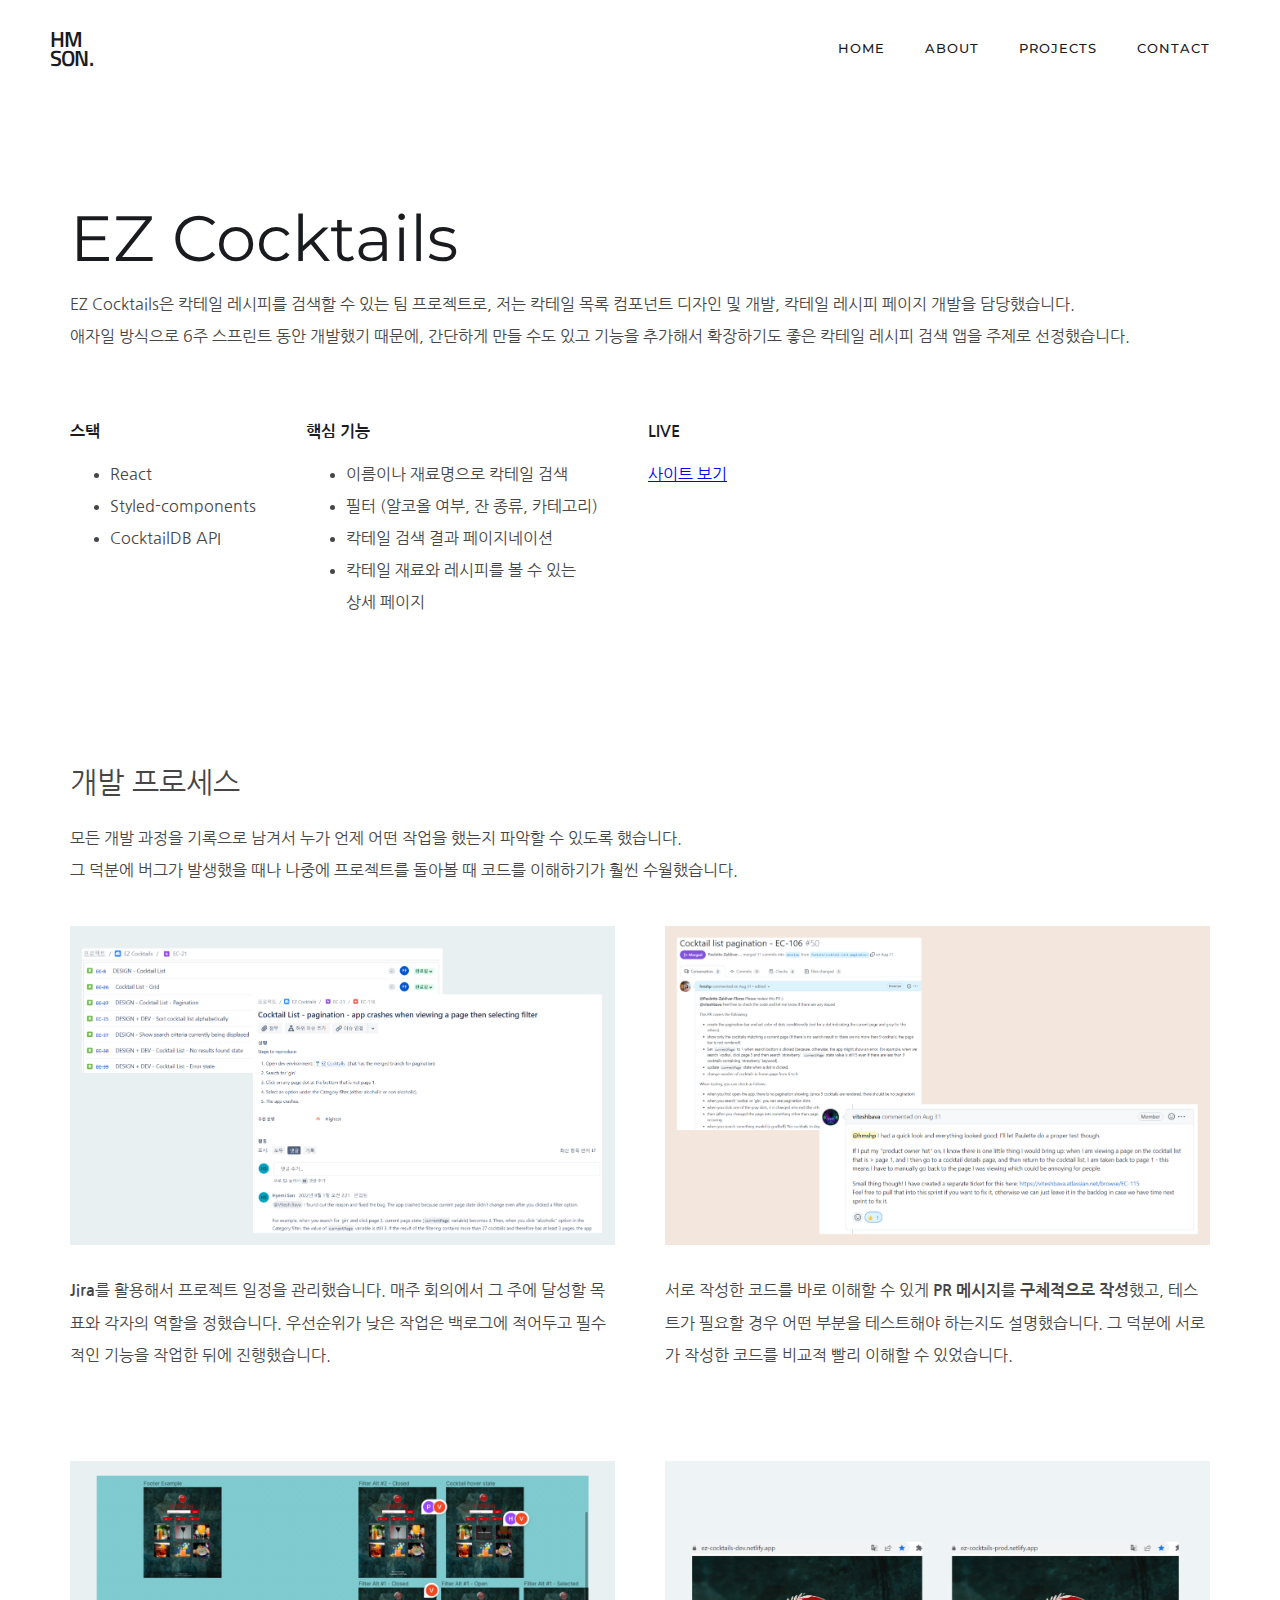
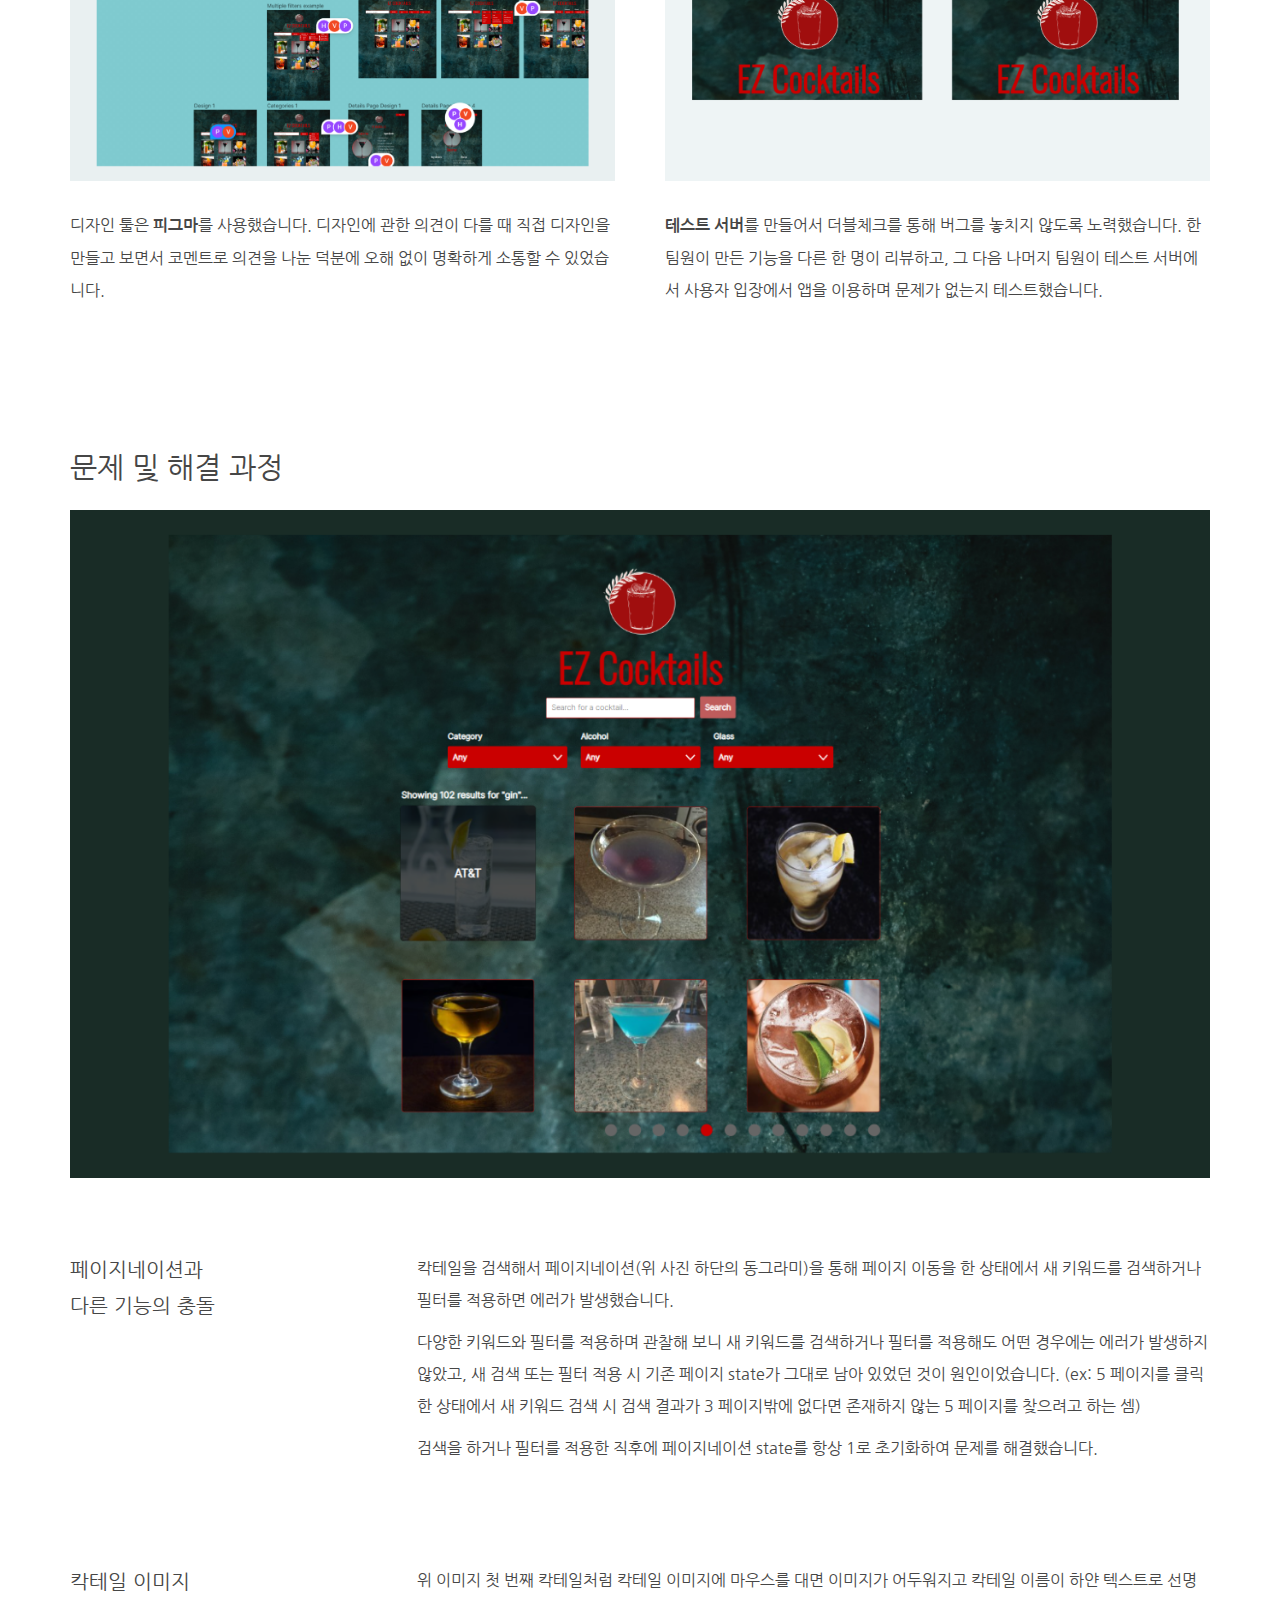
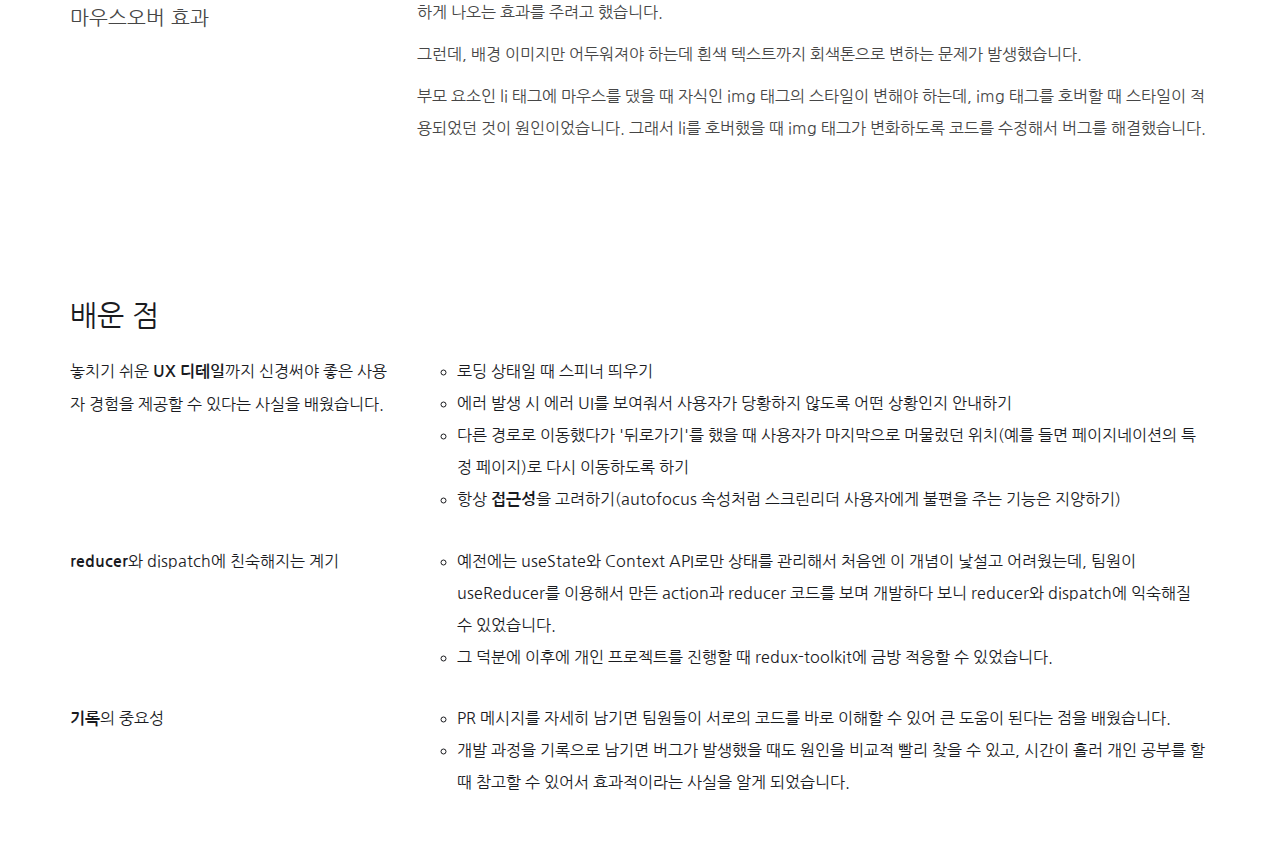
==== ez-cocktails.html @ 9fb15aa8 "ez-cocktails 프로젝트 페이지 마크업, 스타일 작업" ====
<!DOCTYPE html>
<html lang="en">
<head>
  <meta charset="UTF-8">
  <meta http-equiv="X-UA-Compatible" content="IE=edge">
  <meta name="viewport" content="width=device-width, initial-scale=1.0">

  <link rel="preconnect" href="https://fonts.googleapis.com"><link rel="preconnect" href="https://fonts.gstatic.com" crossorigin><link href="https://fonts.googleapis.com/css2?family=Montserrat:wght@400;600&family=Nanum+Gothic:wght@400;700&family=Titillium+Web:wght@600&display=swap" rel="stylesheet">

  <link rel="stylesheet" href="/style.css">
  <title>portfolio - EZ Cocktails</title>
</head>
<body>
  <header>
    <a href="index.html" class="logo-link">
      <h1 class="logo">HM<br />SON.</h1>
    </a>
    <nav>
      <ul class="navigation">
        <li class="navigation-item"><a href="#">Home</a></li>
        <li class="navigation-item"><a href="#">About</a></li>
        <li class="navigation-item"><a href="#">Projects</a></li>
        <li class="navigation-item"><a href="#">Contact</a></li>
      </ul>
    </nav>
  </header>
  <main>
    <section class="project-page-intro section">
      <div class="container">
        <h2>EZ Cocktails</h2>
        <p class="project-page-summary">EZ Cocktails은 칵테일 레시피를 검색할 수 있는 팀 프로젝트로, 저는 칵테일 목록 컴포넌트 디자인 및 개발, 칵테일 레시피 페이지 개발을 담당했습니다.  <br>애자일 방식으로 6주 스프린트 동안 개발했기 때문에, 간단하게 만들 수도 있고 기능을 추가해서 확장하기도 좋은 칵테일 레시피 검색 앱을 주제로 선정했습니다.
        </p>
        <!-- <h3>프로젝트 소개</h3> -->
        <div class="project-page-intro-articles-wrapper">
          <article>
            <h4>스택</h4>
            <ul>
              <li>React</li>
              <li>Styled-components</li>
              <li>CocktailDB API</li>
            </ul>
          </article>
          <article class="core-features">
            <h4>핵심 기능</h4>
            <ul>
              <li>이름이나 재료명으로 칵테일 검색</li>
              <li>필터 (알코올 여부, 잔 종류, 카테고리)</li>
              <li>칵테일 검색 결과 페이지네이션</li>
              <li>칵테일 재료와 레시피를 볼 수 있는<br>상세 페이지
              </li>
            </ul>
            <!-- - interesting features: 칵테일 목록 페이지네이션, 목록에 있는 칵테일에 마우스 오버하면 UI 바뀌는 효과 -->
          </article>
          <article>
            <h4>LIVE</h4>
            <a href="https://ez-cocktails-prod.netlify.app/" target="_blank">사이트 보기</a>
          </article>
        </div>  
      </div>
    </section>
    <section class="ez-cocktails-process section">
      <div class="container">
        <h3>개발 프로세스</h3>
        <p class="process-summary">모든 개발 과정을 기록으로 남겨서 누가 언제 어떤 작업을 했는지 파악할 수 있도록 했습니다.<br>그 덕분에 버그가 발생했을 때나 나중에 프로젝트를 돌아볼 때 코드를 이해하기가 훨씬 수월했습니다.</p>
        <div class="process-articles-wrapper">
          <article>
            <img src="./images/ez-cocktails/jira-capture.png" alt="jira 화면" class="process-capture"/>
            <p>
              <span class="highlight-text">Jira</span>를 활용해서 프로젝트 일정을 관리했습니다. 매주 회의에서 그 주에 달성할 목표와 각자의 역할을 정했습니다. 우선순위가 낮은 작업은 백로그에 적어두고 필수적인 기능을 작업한 뒤에 진행했습니다.
            </p>
          </article>
          <article>
            <img src="./images/ez-cocktails/github-capture.png" alt="github PR 화면" class="process-capture"/>
            <p>서로 작성한 코드를 바로 이해할 수 있게 <span class="highlight-text">PR 메시지를 구체적으로 작성</span>했고, 테스트가 필요할 경우 어떤 부분을 테스트해야 하는지도 설명했습니다. 그 덕분에 서로가 작성한 코드를 비교적 빨리 이해할 수 있었습니다.</p>
          </article>
          <article>
            <img src="./images/ez-cocktails/figma-capture.png" alt="피그마 화면" class="process-capture"/>
            <p>디자인 툴은 <span class="highlight-text">피그마</span>를 사용했습니다. 디자인에 관한 의견이 다를 때 직접 디자인을 만들고 보면서 코멘트로 의견을 나눈 덕분에 오해 없이 명확하게 소통할 수 있었습니다.</p>
          </article>
          <article>
            <img src="./images/ez-cocktails/test-prod-servers-capture.png" alt="테스트 서버와 실서버 테스트" class="process-capture"/>
            <p><span class="highlight-text">테스트 서버</span>를 만들어서 더블체크를 통해 버그를 놓치지 않도록 노력했습니다. 한 팀원이 만든 기능을 다른 한 명이 리뷰하고, 그 다음 나머지 팀원이 테스트 서버에서 사용자 입장에서 앱을 이용하며 문제가 없는지 테스트했습니다.</p>
          </article>
        </div>
      </div>
    </section>
    <section class="troubleshooting section">
      <div class="container">
        <h3>문제 및 해결 과정</h3>
        <img class="troubleshooting-img" src="./images/ez-cocktails/ez-cocktails-home.png" />
        <article class="troubleshooting-article">
          <h4 class="troubleshooting-title">
            페이지네이션과<br>다른 기능의 충돌
          </h4>
          <section class="troubleshooting-desc">
            <p class="troubleshooting-text">칵테일을 검색해서 페이지네이션(위 사진 하단의 동그라미)을 통해 페이지 이동을 한 상태에서 새 키워드를 검색하거나 필터를 적용하면 에러가 발생했습니다.</p>
            <p class="troubleshooting-text">
              다양한 키워드와 필터를 적용하며 관찰해 보니 새 키워드를 검색하거나 필터를 적용해도 어떤 경우에는 에러가 발생하지 않았고, 새 검색 또는 필터 적용 시 기존 페이지 state가 그대로 남아 있었던 것이 원인이었습니다. (ex: 5 페이지를 클릭한 상태에서 새 키워드 검색 시 검색 결과가 3 페이지밖에 없다면 존재하지 않는 5 페이지를 찾으려고 하는 셈)
            </p>
            <p class="troubleshooting-text">
              검색을 하거나 필터를 적용한 직후에 페이지네이션 state를 항상 1로 초기화하여 문제를 해결했습니다.
            </p>
          </section>
        </article>
        <article class="troubleshooting-article">
          <h4 class="troubleshooting-title">
            칵테일 이미지<br>마우스오버 효과
          </h4>
          <section class="troubleshooting-desc">
            <p class="troubleshooting-text">
              위 이미지 첫 번째 칵테일처럼 칵테일 이미지에 마우스를 대면 이미지가 어두워지고 칵테일 이름이 하얀 텍스트로 선명하게 나오는 효과를 주려고 했습니다.
            </p>
            <p class="troubleshooting-text">
              그런데, 배경 이미지만 어두워져야 하는데 흰색 텍스트까지 회색톤으로 변하는 문제가 발생했습니다.
            </p>
            <p class="troubleshooting-text">
              부모 요소인 li 태그에 마우스를 댔을 때 자식인 img 태그의 스타일이 변해야 하는데, img 태그를 호버할 때 스타일이 적용되었던 것이 원인이었습니다. 그래서 li를 호버했을 때 img 태그가 변화하도록 코드를 수정해서 버그를 해결했습니다.
            </p>
          </section>
        </article>
      </div>
    </section>
    <section class="lessons-learned section">
      <div class="container">
        <h3>배운 점</h3>
        <article class="lesson">
          <h4>놓치기 쉬운 <span class="highlight-text">UX 디테일</span>까지 신경써야 좋은 사용자 경험을 제공할 수 있다는 사실을 배웠습니다.</h4>
          <ul class="lesson-list">
            <li>로딩 상태일 때 스피너 띄우기</li>
            <li>에러 발생 시 에러 UI를 보여줘서 사용자가 당황하지 않도록 어떤 상황인지 안내하기</li>
            <li>다른 경로로 이동했다가 '뒤로가기'를 했을 때 사용자가 마지막으로 머물렀던 위치(예를 들면 페이지네이션의 특정 페이지)로 다시 이동하도록 하기</li>
            <li>항상 <span class="highlight-text">접근성</span>을 고려하기(autofocus 속성처럼 스크린리더 사용자에게 불편을 주는 기능은 지양하기)</li>
          </ul>
        </article>
        <article class="lesson">
          <h4><span class="highlight-text">reducer</span>와 dispatch에 친숙해지는 계기</h4>
          <ul class="lesson-list">
            <li>예전에는 useState와 Context API로만 상태를 관리해서 처음엔 이 개념이 낯설고 어려웠는데, 팀원이 useReducer를 이용해서 만든 action과 reducer 코드를 보며 개발하다 보니 reducer와 dispatch에 익숙해질 수 있었습니다.</li>
            <li>그 덕분에 이후에 개인 프로젝트를 진행할 때 redux-toolkit에 금방 적응할 수 있었습니다.</li>
          </ul>
        </article>
        <article class="lesson">
          <h4><span class="highlight-text">기록</span>의 중요성</h4>
          <ul class="lesson-list">
            <li>PR 메시지를 자세히 남기면 팀원들이 서로의 코드를 바로 이해할 수 있어 큰 도움이 된다는 점을 배웠습니다.</li>
            <li>개발 과정을 기록으로 남기면 버그가 발생했을 때도 원인을 비교적 빨리 찾을 수 있고, 시간이 흘러 개인 공부를 할 때 참고할 수 있어서 효과적이라는 사실을 알게 되었습니다.</li>
          </ul>
        </article>
      </div>
    </section>
  </main>
</body>
</html>
---- style.css ----
/* 디폴트 스타일 */

*, *::before, *::after {
  box-sizing: border-box;
}

* {
  margin: 0;
}

html, body {
  height: 100%;
}

body {
  line-height: 1.5;
  -webkit-font-smoothing: antialiased;
  font-family: 'Nanum Gothic', sans-serif;
  color: #1a1b1f;
}

img, picture, video, canvas, svg {
  display: block;
  max-width: 100%;
}

input, button, textarea, select {
  font: inherit;
}

p, h1, h2, h3, h4, h5, h6 {
  overflow-wrap: break-word;
}



/* 헤더 */

header {
  display: flex;
  justify-content: space-between;
  align-items: center;
  padding: 30px 50px;
  margin-bottom: 100px;
  font-family: 'Montserrat', sans-serif;
}

.logo-link {
  text-decoration: none;
  color: inherit;
  cursor: pointer;
} 

.logo {
  line-height: 85%;
  letter-spacing: -0.8px;
  font-size: 1.4rem;
  font-weight: 600;
  cursor: pointer;
  font-family: 'Titillium Web', sans-serif;
}

.navigation {
  display: flex;
  list-style: none;
  font-size: 0.8rem;
  font-weight: 500;
  text-transform: uppercase;
}

.navigation-item {
  line-height: 20px;
  font-weight: 500;
  letter-spacing: 1px;
}

.navigation-item a {
  padding: 9px 20px;
  text-decoration: none;
  color: inherit;
}

/* main - about */

main {
  line-height: 1.8;
}

.section {
  margin-left: 30px;
  margin-right: 30px;
}

.container {
  max-width: 1140px;
  margin-right: auto;
  margin-left: auto;
}

.about {
  margin-bottom: 8.8rem;
}

.greeting {
  font-size: 3.2rem;
  line-height: 80px;
  margin-bottom: 4rem;
}

.jobtitle-text {
  margin-bottom: 0.65rem;
}

.my-story {
  display: grid;
  grid-template-columns: 1fr 1fr;
  gap: 5.5%;
  line-height: 2;
  color: rgb(70, 70, 70);
}

.my-story p {
  margin-bottom: 10px;
}

.name-text {
  font-size: 1.2rem;
  line-height: 1.8;
}

.jobtitle-text {
  opacity: 0.6;
}

.highlight-text {
  font-weight: 600;
}

/* projects */

.projects {
  padding-bottom: 8.8rem;
}

.projects-header {
  margin-bottom: 3.4rem;
}

.projects h2 {
  font-size: 2.25rem;
  margin-bottom: 0.63rem;
  line-height: 1.4;
  font-weight: 400;
  font-family: 'Montserrat', sans-serif;
}

.projects-list {
  display: grid;
  grid-template-columns: 1fr 1fr;
  gap: 40px;
  list-style: none;
  padding-left: 0;
}

.project:hover img {
  transform: scale(1.02);
}

.project:hover .project-detail-text {
  text-decoration: underline;
  text-underline-offset: 4px;
}

.project-preview-img {
  border-radius: 2px;
  margin-bottom: 2.5rem;
  transition: transform 400ms;
  cursor: pointer;
}

.project-name {
  font-size: 1.25rem;
  font-weight: 400;
  margin-bottom: 5px;
  line-height: 1.4;
  font-family: 'Montserrat', sans-serif;
}

.text-light {
  opacity: 0.7;
}

.project-summary {
  font-size: 1rem;
  margin-bottom: 1rem;
}

.project-detail-link {
  display: flex;
  align-items: center;
  gap: 4px;
  text-decoration: none;
  color: inherit;
  font-weight: 600;
}

.fa-solid {
  font-size: 0.8rem;
}

/* contact */

.contact {
  background: #f4f4f4;
  padding: 90px 80px;
}

.contact h2 {
  font-size: 1.8rem;
  line-height: 1.6;
  font-weight: 400;
  margin-bottom: 0.65rem;
} 

.contact form {
  width: 70%;
}

.contact-intro {
  margin-bottom: 2.5rem;
}

.form-content {
  display: grid;
  grid-template-columns: 1fr 1fr;
  grid-column-gap: 40px;
  grid-row-gap: 10px;
  margin-bottom: 1.1rem;
}

.form-item {
  display: flex;
  flex-direction: column;
}

.contact label {
  margin-bottom: 0.65rem;
}

.text-field {
  padding: 6px 20px;
  border: 1px solid #e4e4e4;
  transition: border-color 400ms ease;
}

.text-field:focus {
  border-color: #43464d;
  outline: 0;
}

.form-message {
  grid-column: 1 / 3;
}

.form-message textarea {
  width: 100%;
}

.form-button {
  padding: 6px 20px;
  background-color: #1a1b1f;
  color: white;
  cursor: pointer;
  border: none;
  transition: background-color 400ms;
}

.form-button:hover {
  background-color: #32343a;
  color: #fff
}

/* EZ Cocktails intro */

.project-page-intro {
  line-height: 2;
  margin-bottom: 8.5rem;
}

.project-page-intro h2 {
  font-family: 'Montserrat';
  font-size: 4rem;
  font-weight: 400;
  line-height: 1.25;
  margin-bottom: 0.63rem;
}

.project-page-intro h3 {
  font-size: 1.6rem;
  margin-bottom: 1.5rem;
}

.project-page-intro h4 {
  color: #1a1b1f;
  margin-bottom: 0.63rem;
}

.project-page-summary {
  color: rgb(70, 70, 70);
  margin-bottom: 4rem;
}

.project-page-intro-articles-wrapper {
  display: flex;
  gap: 50px;
  color: rgb(70, 70, 70);
}

/* EZ cocktails 개발 프로세스 */

.ez-cocktails-process {
  line-height: 2;
  margin-bottom: 8.5rem;
  color: rgb(70, 70, 70);
}

.process-summary {
  margin-bottom: 2.5rem;
}

.ez-cocktails-process h3 {
  font-size: 1.8rem;
  margin-bottom: 0.63rem;
  font-weight: 400;
}

.process-articles-wrapper {
  display: grid;
  grid-template-columns: 1fr 1fr;
  gap: 90px 50px;
}

.process-capture {
  margin-bottom: 1.8rem;
}

/* 문제 및 해결 과정 */

.troubleshooting {
  color: rgb(70, 70, 70);
  margin-bottom: 5.5rem;
}

.troubleshooting-article {
  padding: 45px 0;
  display: grid;
  grid-template-columns: 1fr 2.5fr;
  gap: 30px;
}

.troubleshooting h3 {
  font-size: 1.8rem;
  margin-bottom: 1rem;
  font-weight: 400;
}

.troubleshooting h4 {
  font-size: 1.25rem;
  margin-bottom: 5px;
  font-weight: 400;
}

.troubleshooting h5 {
  font-size: 1.05rem;
  font-weight: 400;
  color: black;
  margin-bottom: 0.3rem;
}

.troubleshooting-img {
  margin-bottom: 1.8rem;
}

.troubleshooting-desc {
  /* display: grid;
  grid-template-columns: repeat(3, 1fr);
  gap: 50px; */
  line-height: 2;
}

.troubleshooting-desc-item {
  margin-bottom: 0.63rem;
}

.troubleshooting-text {
  margin-bottom: 0.63rem;
}

/* 배운 점 */

.lessons-learned {
  line-height: 2;
  padding-bottom: 2rem;
}

.lessons-learned h3 {
  font-size: 1.8rem;
  margin-bottom: 0.63rem;
  font-weight: 400;
}

.lessons-learned h4 {
  font-size: 1rem;
  font-weight: 400;
  margin-bottom: 0.63rem;
}

.lesson {
  display: grid;
  grid-template-columns: 1fr 2.5fr;
  gap: 30px;
  margin-bottom: 1.8rem;
}

.lesson-list {
  list-style: circle;
}
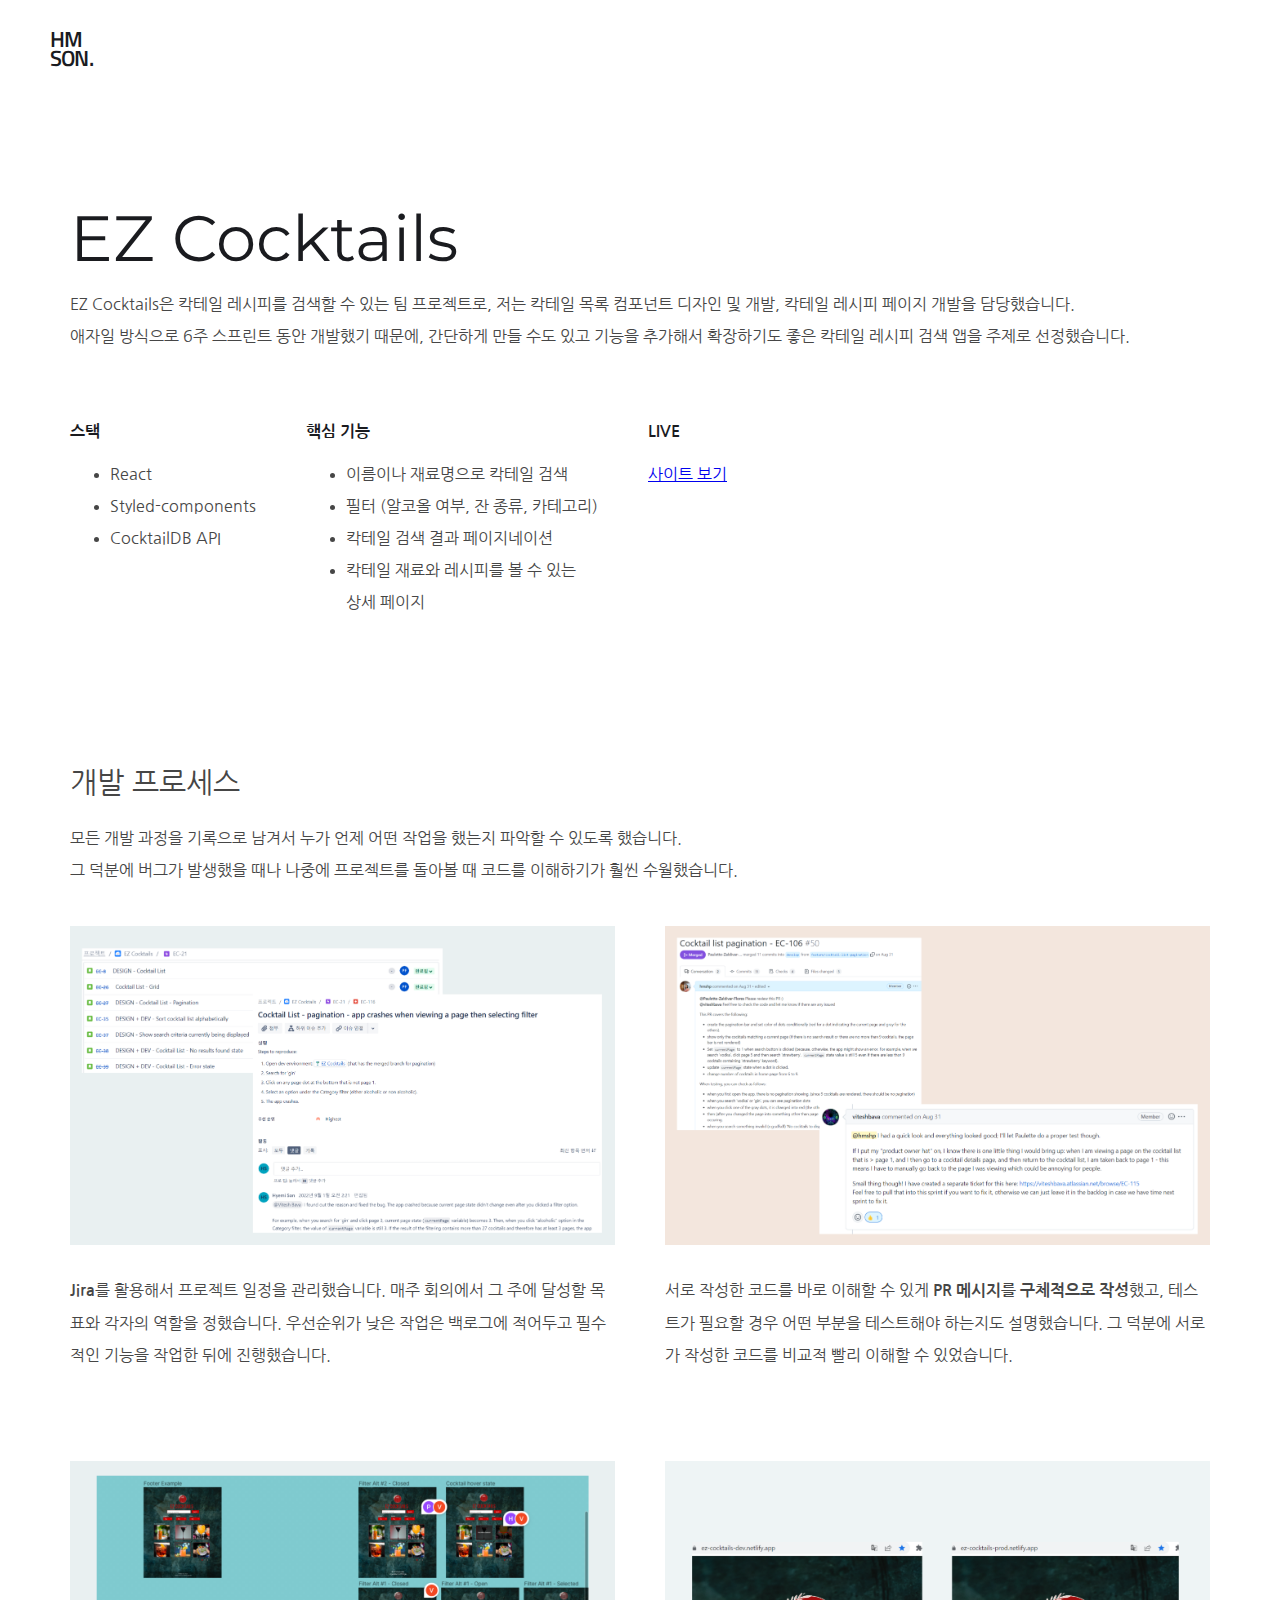
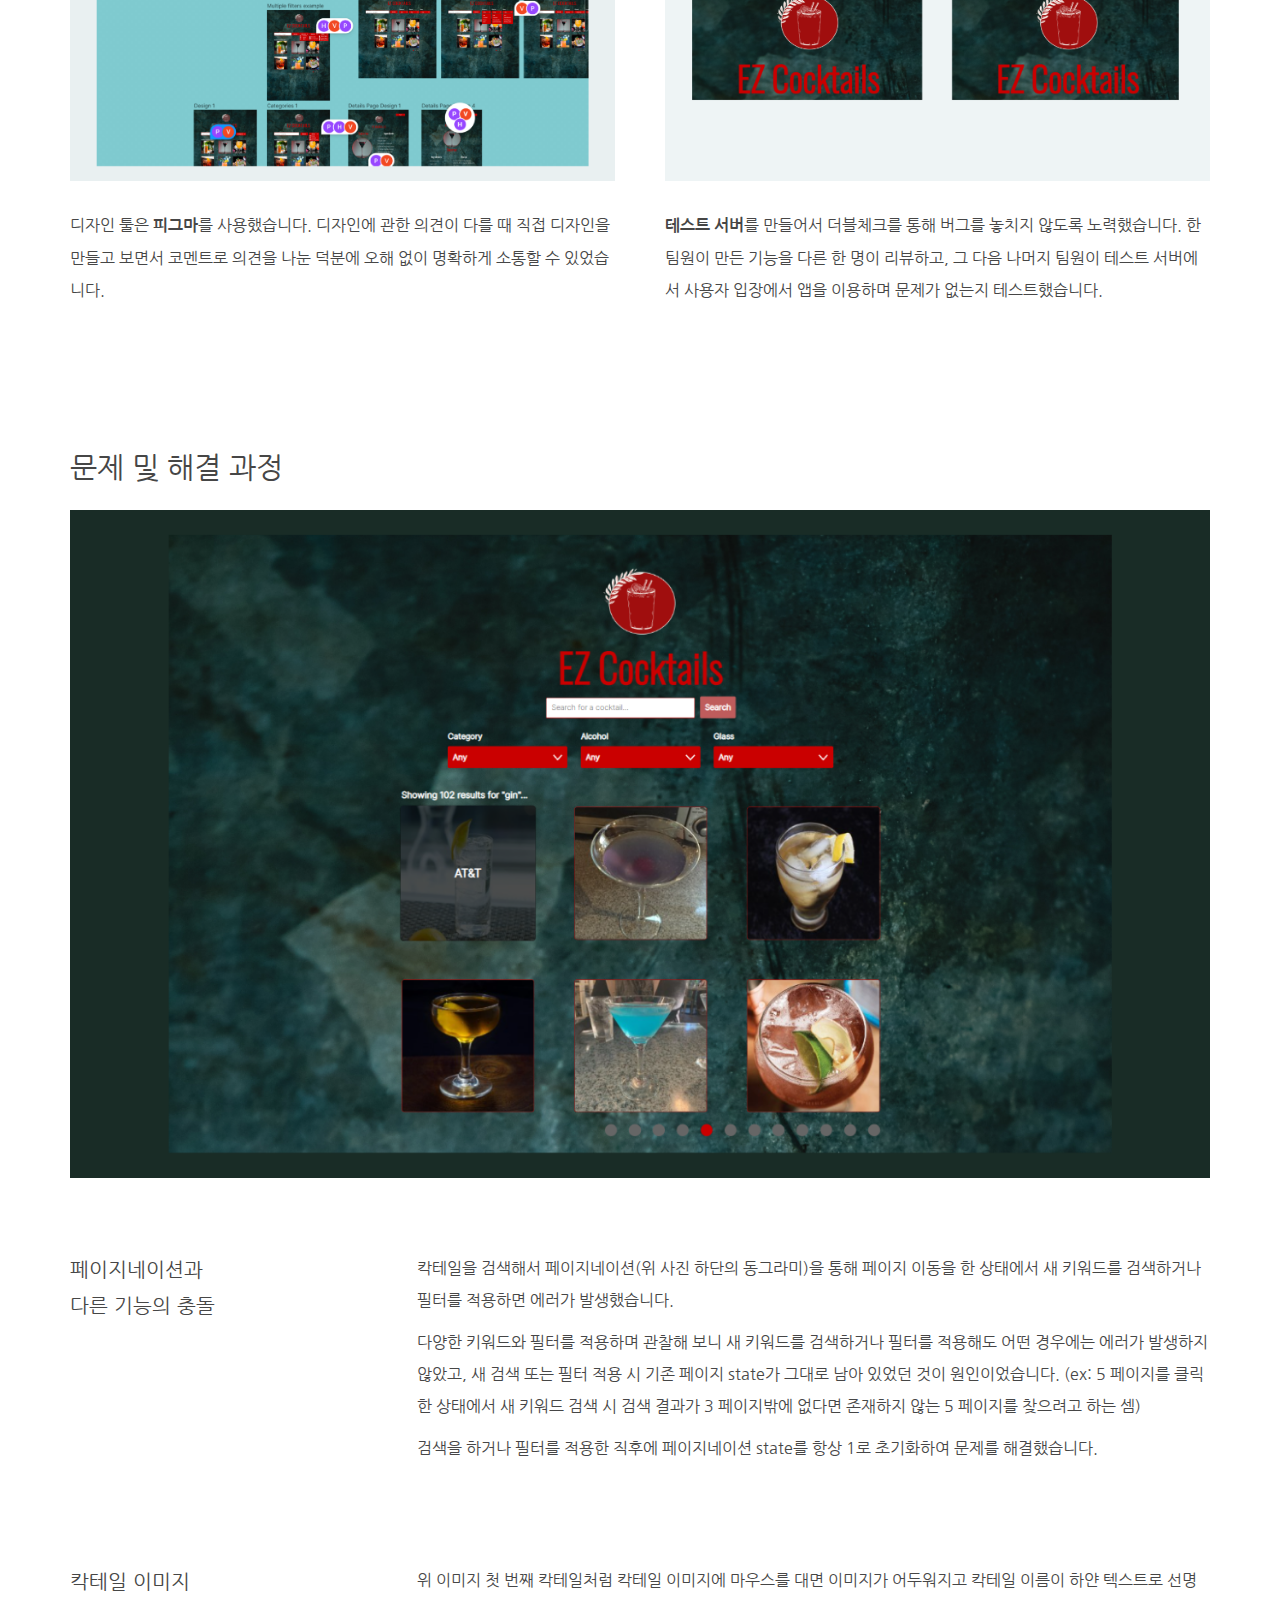
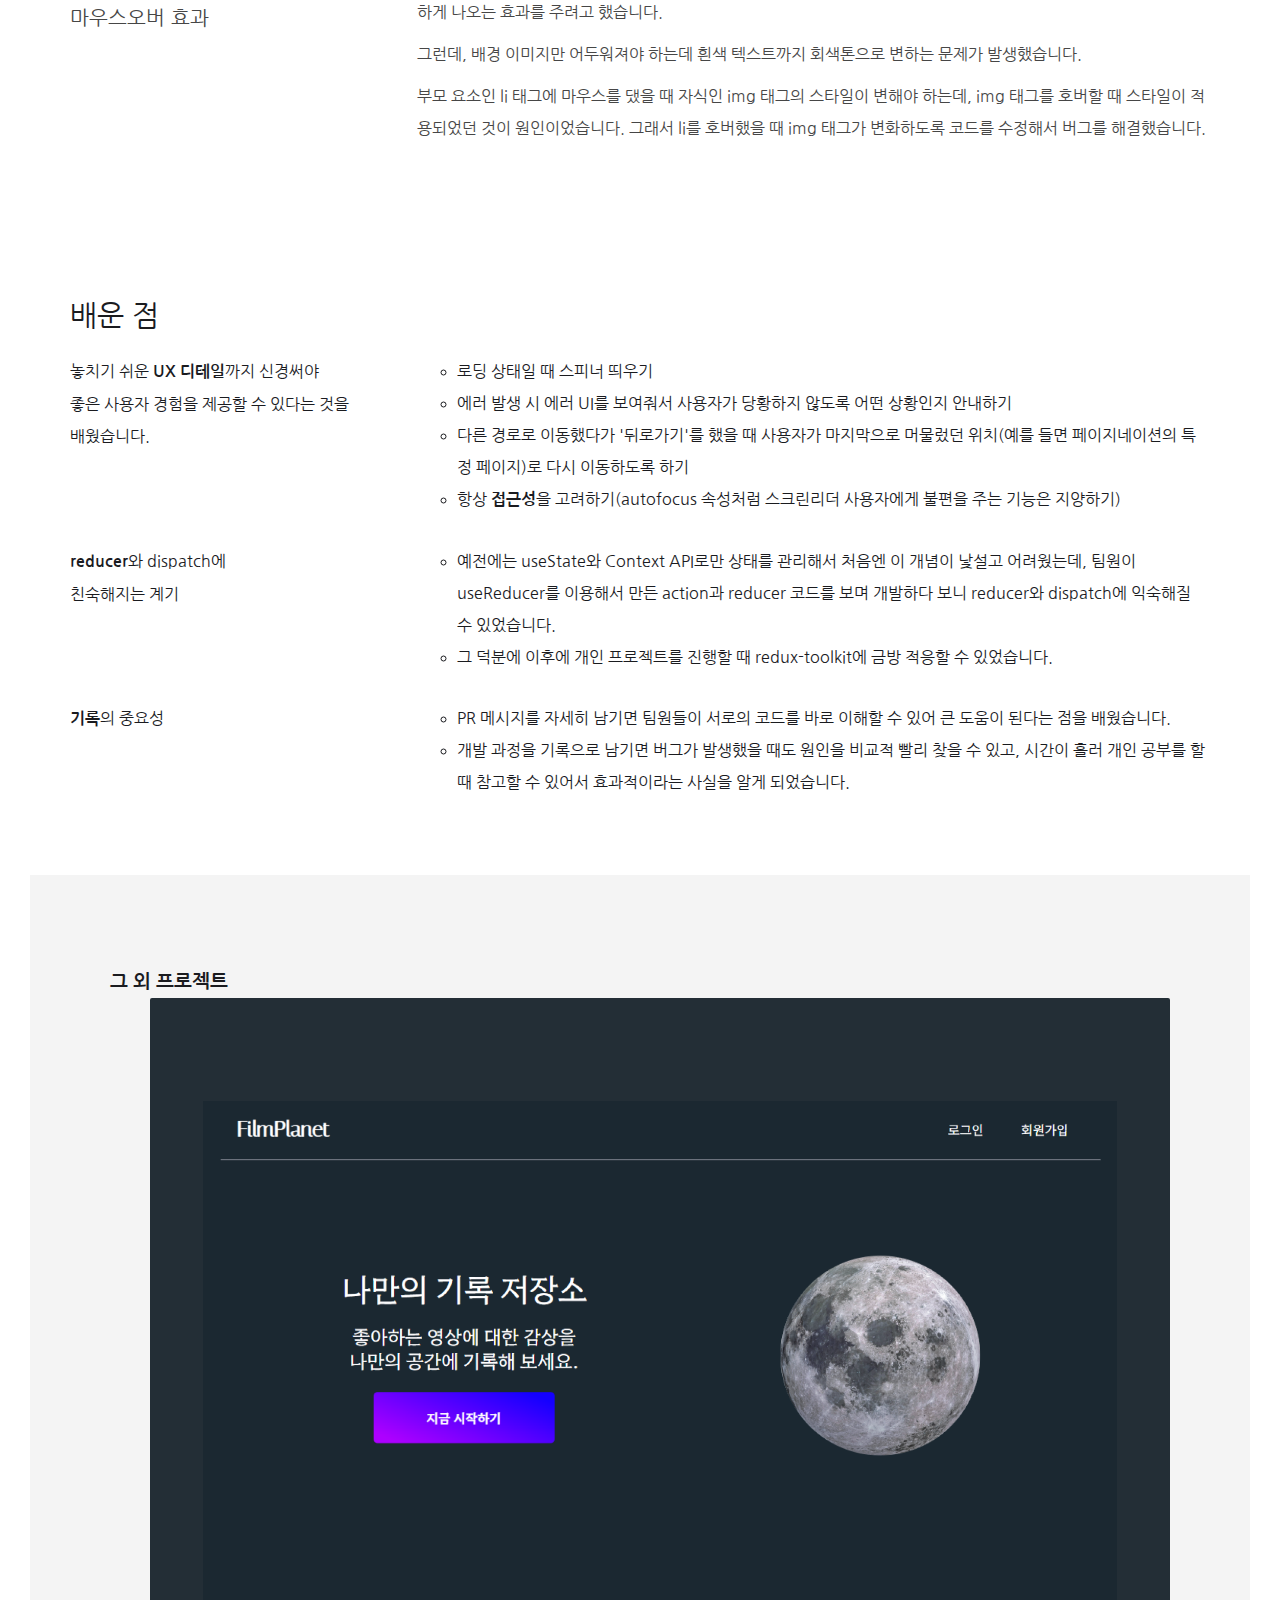
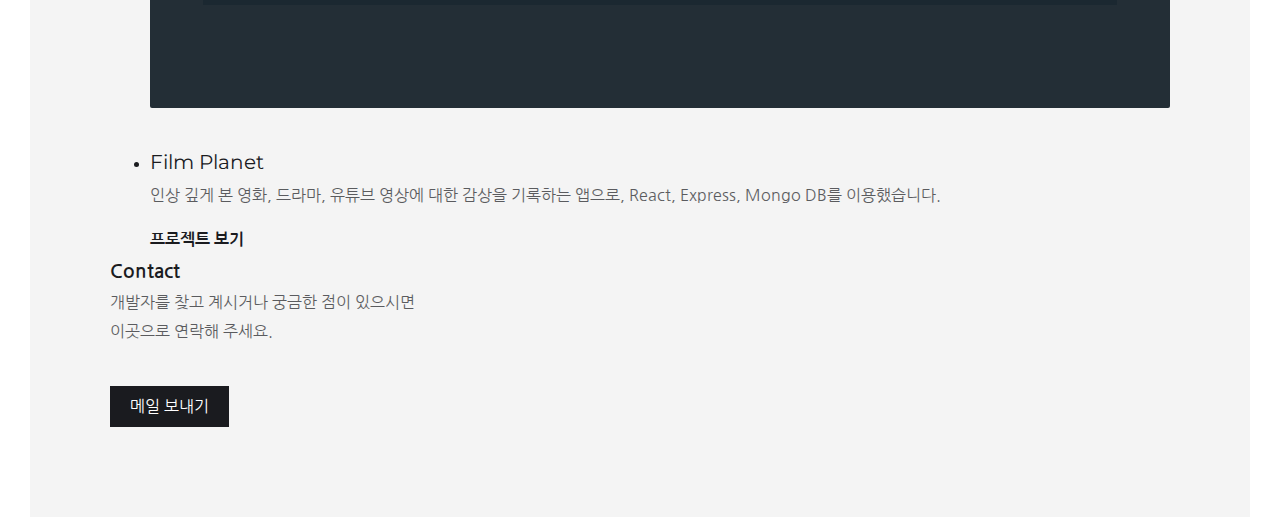
==== commit e26e74d7: "그 외 프로젝트, contact 섹션 추가" ====
--- a/ez-cocktails.html
+++ b/ez-cocktails.html
@@ -15,14 +15,6 @@
     <a href="index.html" class="logo-link">
       <h1 class="logo">HM<br />SON.</h1>
     </a>
-    <nav>
-      <ul class="navigation">
-        <li class="navigation-item"><a href="#">Home</a></li>
-        <li class="navigation-item"><a href="#">About</a></li>
-        <li class="navigation-item"><a href="#">Projects</a></li>
-        <li class="navigation-item"><a href="#">Contact</a></li>
-      </ul>
-    </nav>
   </header>
   <main>
     <section class="project-page-intro section">
@@ -124,7 +116,7 @@
       <div class="container">
         <h3>배운 점</h3>
         <article class="lesson">
-          <h4>놓치기 쉬운 <span class="highlight-text">UX 디테일</span>까지 신경써야 좋은 사용자 경험을 제공할 수 있다는 사실을 배웠습니다.</h4>
+          <h4>놓치기 쉬운 <span class="highlight-text">UX 디테일</span>까지 신경써야<br>좋은 사용자 경험을 제공할 수 있다는 것을<br>배웠습니다.</h4>
           <ul class="lesson-list">
             <li>로딩 상태일 때 스피너 띄우기</li>
             <li>에러 발생 시 에러 UI를 보여줘서 사용자가 당황하지 않도록 어떤 상황인지 안내하기</li>
@@ -133,7 +125,7 @@
           </ul>
         </article>
         <article class="lesson">
-          <h4><span class="highlight-text">reducer</span>와 dispatch에 친숙해지는 계기</h4>
+          <h4><span class="highlight-text">reducer</span>와 dispatch에<br>친숙해지는 계기</h4>
           <ul class="lesson-list">
             <li>예전에는 useState와 Context API로만 상태를 관리해서 처음엔 이 개념이 낯설고 어려웠는데, 팀원이 useReducer를 이용해서 만든 action과 reducer 코드를 보며 개발하다 보니 reducer와 dispatch에 익숙해질 수 있었습니다.</li>
             <li>그 덕분에 이후에 개인 프로젝트를 진행할 때 redux-toolkit에 금방 적응할 수 있었습니다.</li>
@@ -148,6 +140,39 @@
         </article>
       </div>
     </section>
+    <section class="contact section" id="contact">
+      <div class="container">
+        <article class="other-projects">
+          <h3>
+            그 외 프로젝트
+          </h3>
+          <ul class="other-projects-list">
+            <li class="project">
+              <a href="./film-planet.html">
+                <img class="project-preview-img" src="/images/film-planet.png" />
+              </a>
+              <p class="project-name">Film Planet</p>
+              <p class="project-summary text-light">인상 깊게 본 영화, 드라마, 유튜브 영상에 대한 감상을 기록하는 앱으로, React, Express, Mongo DB를 이용했습니다.</p>
+              <a href="./film-planet.html" class="project-detail-link">
+                <span class="project-detail-text">프로젝트 보기</span>
+                <i class="fa-solid fa-angle-right"></i>
+              </a>
+            </li>
+          </ul>
+        </article>
+        <article class="project-page-contact">
+          <h3>Contact</h3>
+          <p class="contact-intro text-light">개발자를 찾고 계시거나 궁금한 점이 있으시면<br />이곳으로 연락해 주세요.</p>
+          <form
+            action="mailto:hyemisonne.gmail.com"
+            method="post"
+            enctype="text/plain"
+          >
+            <button class="form-button">메일 보내기</button>
+          </form>        
+        </article>
+      </div>
+    </section>
   </main>
 </body>
 </html>--- a/style.css
+++ b/style.css
@@ -280,7 +280,7 @@
   color: #fff
 }
 
-/* EZ Cocktails intro */
+/* project intro */
 
 .project-page-intro {
   line-height: 2;
@@ -316,7 +316,7 @@
   color: rgb(70, 70, 70);
 }
 
-/* EZ cocktails 개발 프로세스 */
+/* project 개발 프로세스 */
 
 .ez-cocktails-process {
   line-height: 2;
@@ -344,7 +344,7 @@
   margin-bottom: 1.8rem;
 }
 
-/* 문제 및 해결 과정 */
+/* project 문제 및 해결 과정 */
 
 .troubleshooting {
   color: rgb(70, 70, 70);
@@ -400,7 +400,7 @@
 
 .lessons-learned {
   line-height: 2;
-  padding-bottom: 2rem;
+  padding-bottom: 3rem;
 }
 
 .lessons-learned h3 {
@@ -426,5 +426,10 @@
   list-style: circle;
 }
 
-
-
+/* 그 외 */
+
+.film-planet-posts-img {
+  margin-top: 8.5rem;
+}
+
+
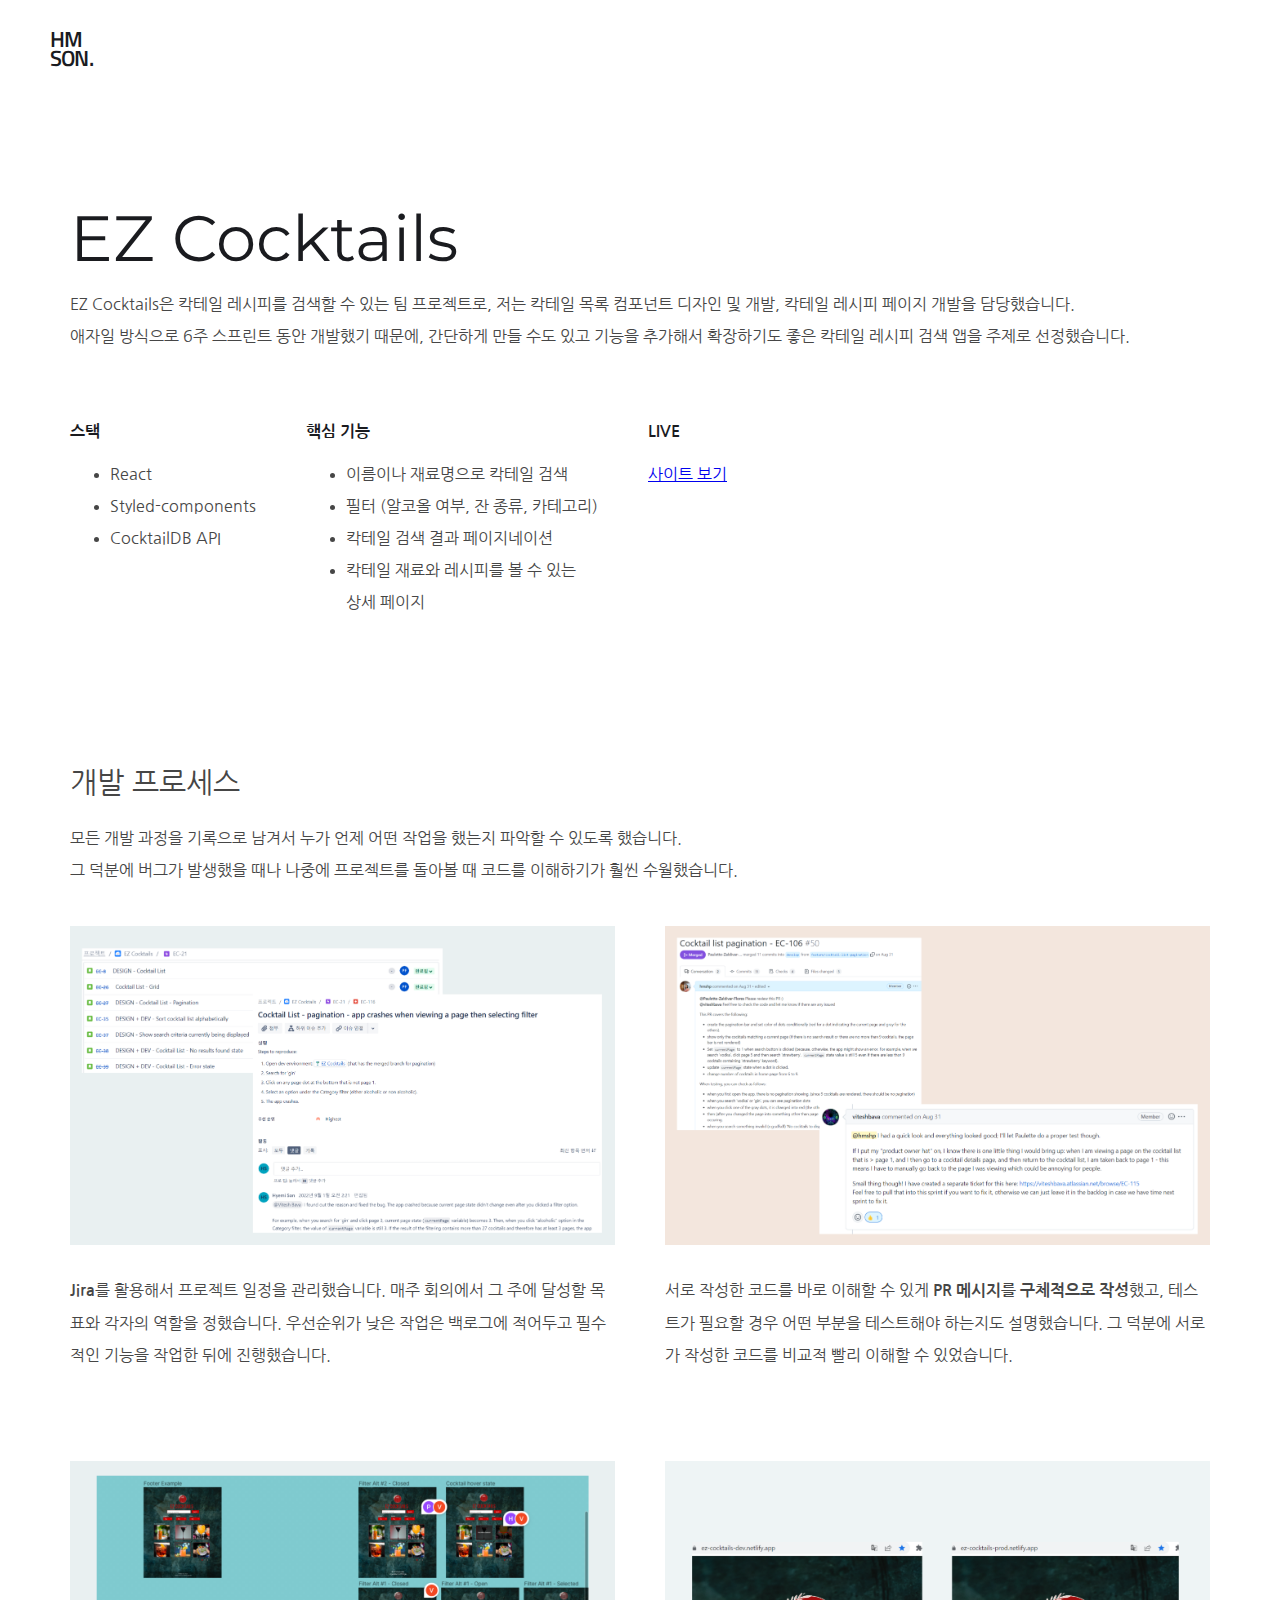
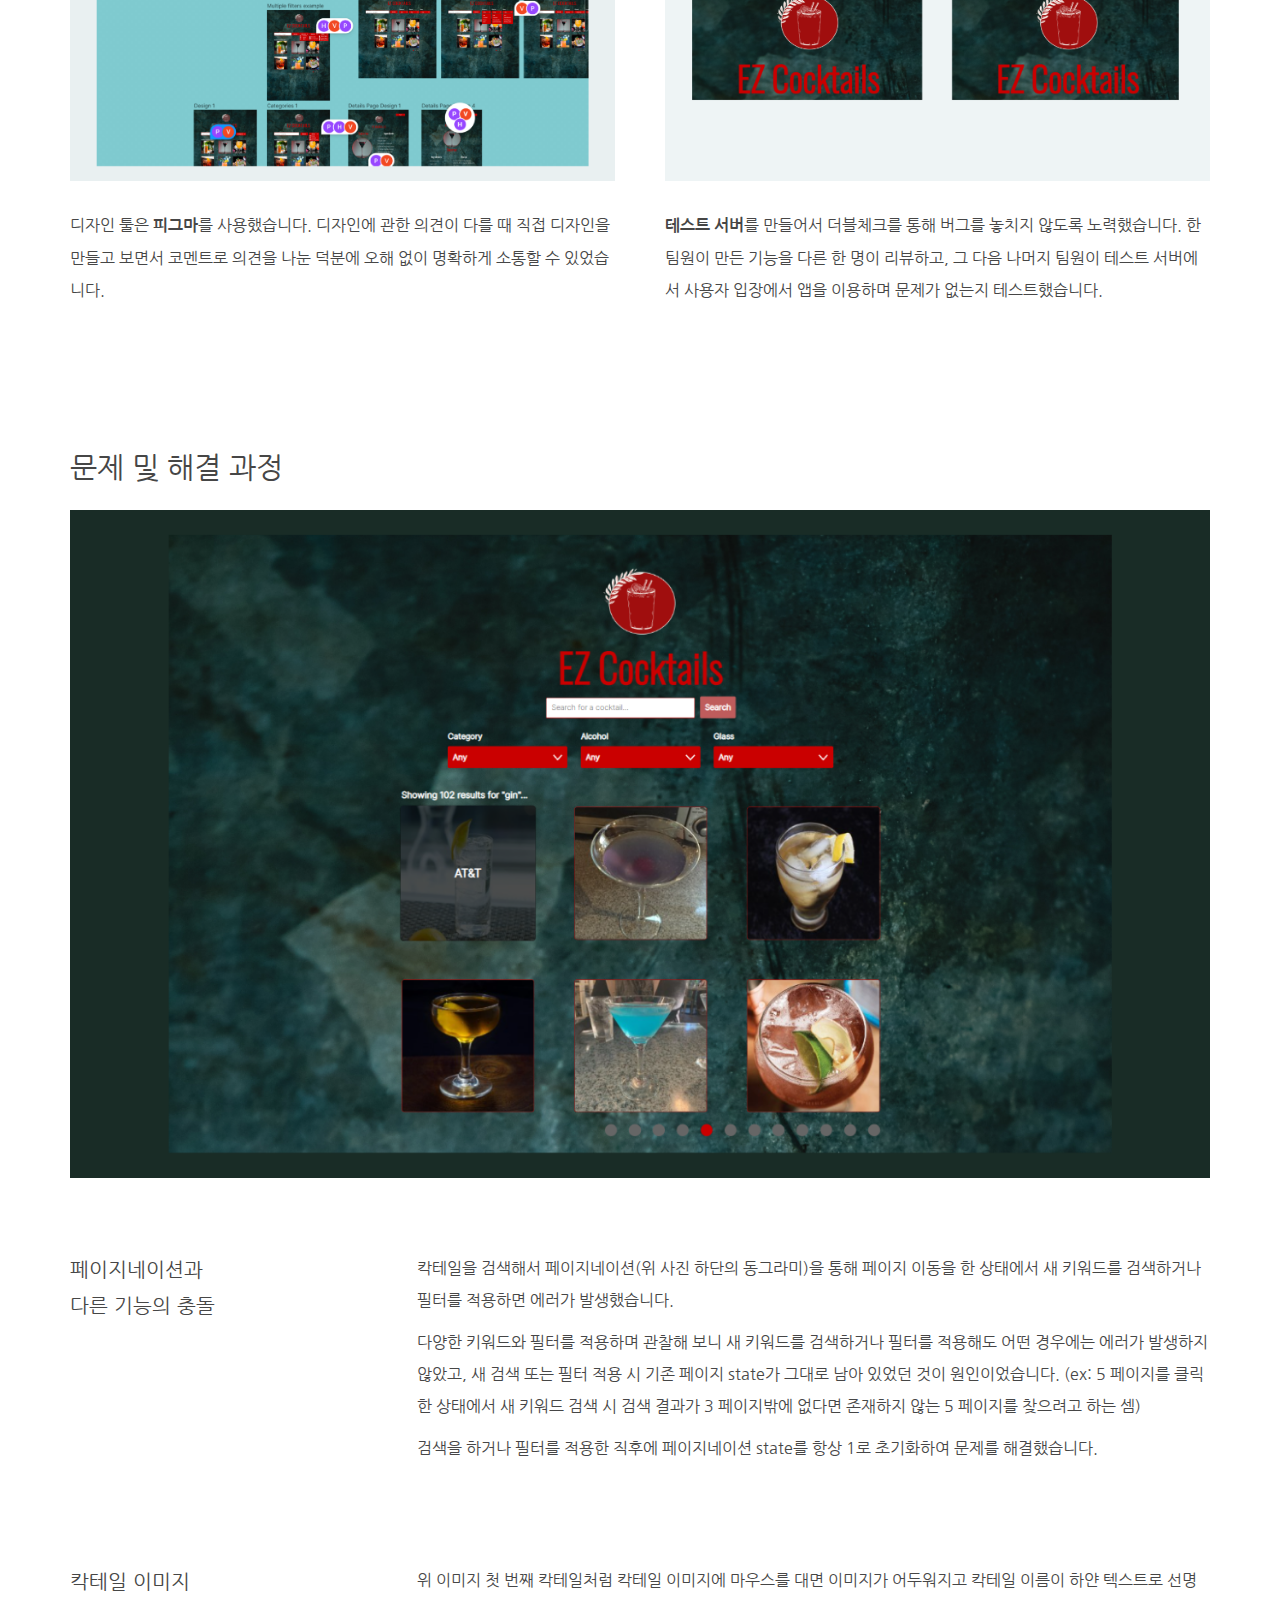
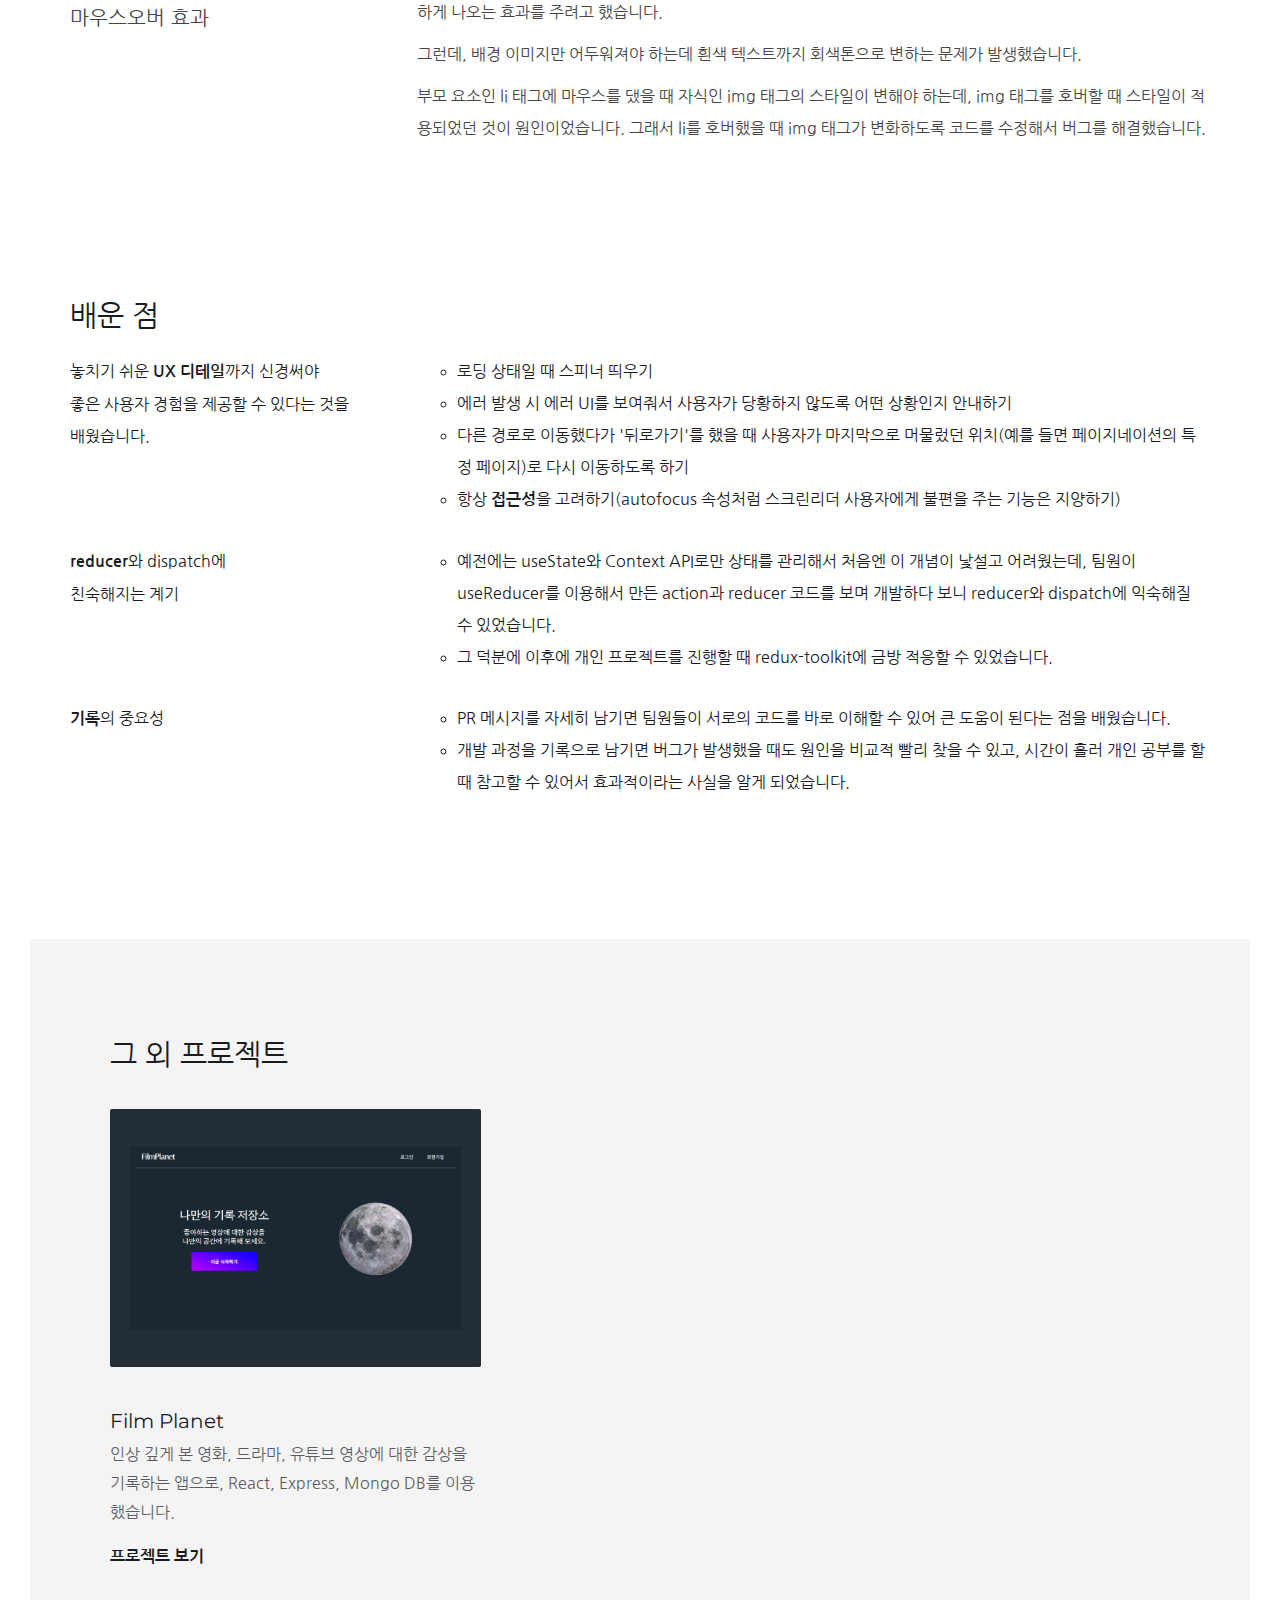
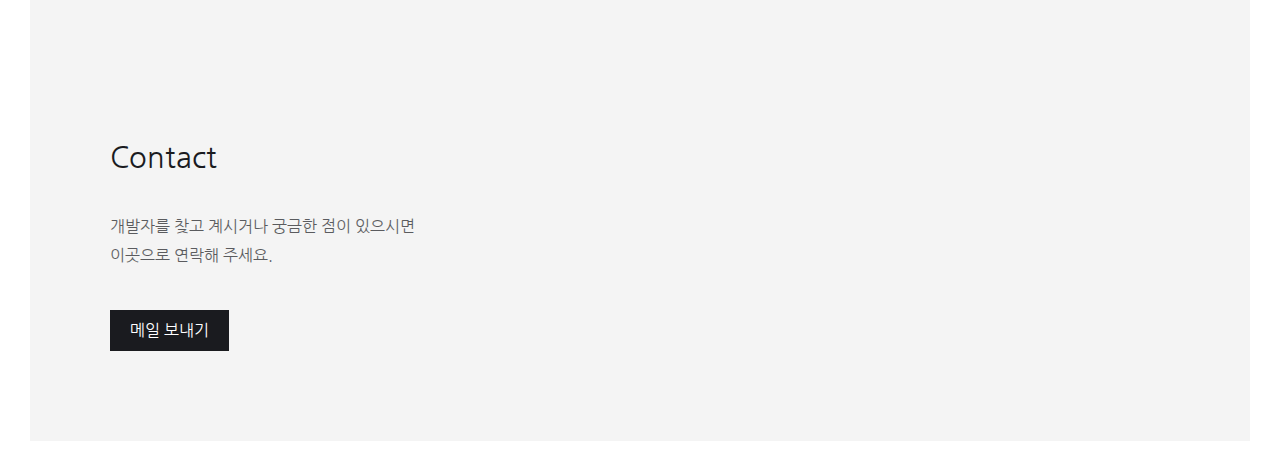
==== commit 597815fe: "favicon 추가" ====
--- a/ez-cocktails.html
+++ b/ez-cocktails.html
@@ -7,6 +7,7 @@
 
   <link rel="preconnect" href="https://fonts.googleapis.com"><link rel="preconnect" href="https://fonts.gstatic.com" crossorigin><link href="https://fonts.googleapis.com/css2?family=Montserrat:wght@400;600&family=Nanum+Gothic:wght@400;700&family=Titillium+Web:wght@600&display=swap" rel="stylesheet">
 
+  <link rel="icon" href="./images/favicon.ico" />
   <link rel="stylesheet" href="/style.css">
   <title>portfolio - EZ Cocktails</title>
 </head>
@@ -41,11 +42,10 @@
               <li>칵테일 재료와 레시피를 볼 수 있는<br>상세 페이지
               </li>
             </ul>
-            <!-- - interesting features: 칵테일 목록 페이지네이션, 목록에 있는 칵테일에 마우스 오버하면 UI 바뀌는 효과 -->
           </article>
           <article>
             <h4>LIVE</h4>
-            <a href="https://ez-cocktails-prod.netlify.app/" target="_blank">사이트 보기</a>
+            <a href="https://ez-cocktails-prod.netlify.app/" target="_blank" class="website-live-link">사이트 보기</a>
           </article>
         </div>  
       </div>
--- a/style.css
+++ b/style.css
@@ -32,7 +32,14 @@
   overflow-wrap: break-word;
 }
 
-
+@keyframes fadeIn {
+  from {
+    opacity: 0;
+  }
+  to {
+    opacity: 1;
+  }
+}
 
 /* 헤더 */
 
@@ -84,6 +91,7 @@
 
 main {
   line-height: 1.8;
+  padding-bottom: 2rem;
 }
 
 .section {
@@ -99,6 +107,7 @@
 
 .about {
   margin-bottom: 8.8rem;
+  animation: fadeIn 800ms;
 }
 
 .greeting {
@@ -400,7 +409,7 @@
 
 .lessons-learned {
   line-height: 2;
-  padding-bottom: 3rem;
+  margin-bottom: 8.8rem;
 }
 
 .lessons-learned h3 {
@@ -432,4 +441,22 @@
   margin-top: 8.5rem;
 }
 
-
+.other-projects {
+  margin-bottom: 10rem;
+}
+
+.other-projects h3,
+.project-page-contact h3 {
+  font-size: 1.8rem;
+  margin-bottom: 1.8rem;
+  font-weight: 400;
+}
+
+.other-projects-list {
+  display: grid;
+  grid-template-columns: 1fr 1fr;
+  gap: 30%;
+  list-style: none;
+  padding-left: 0;
+}
+
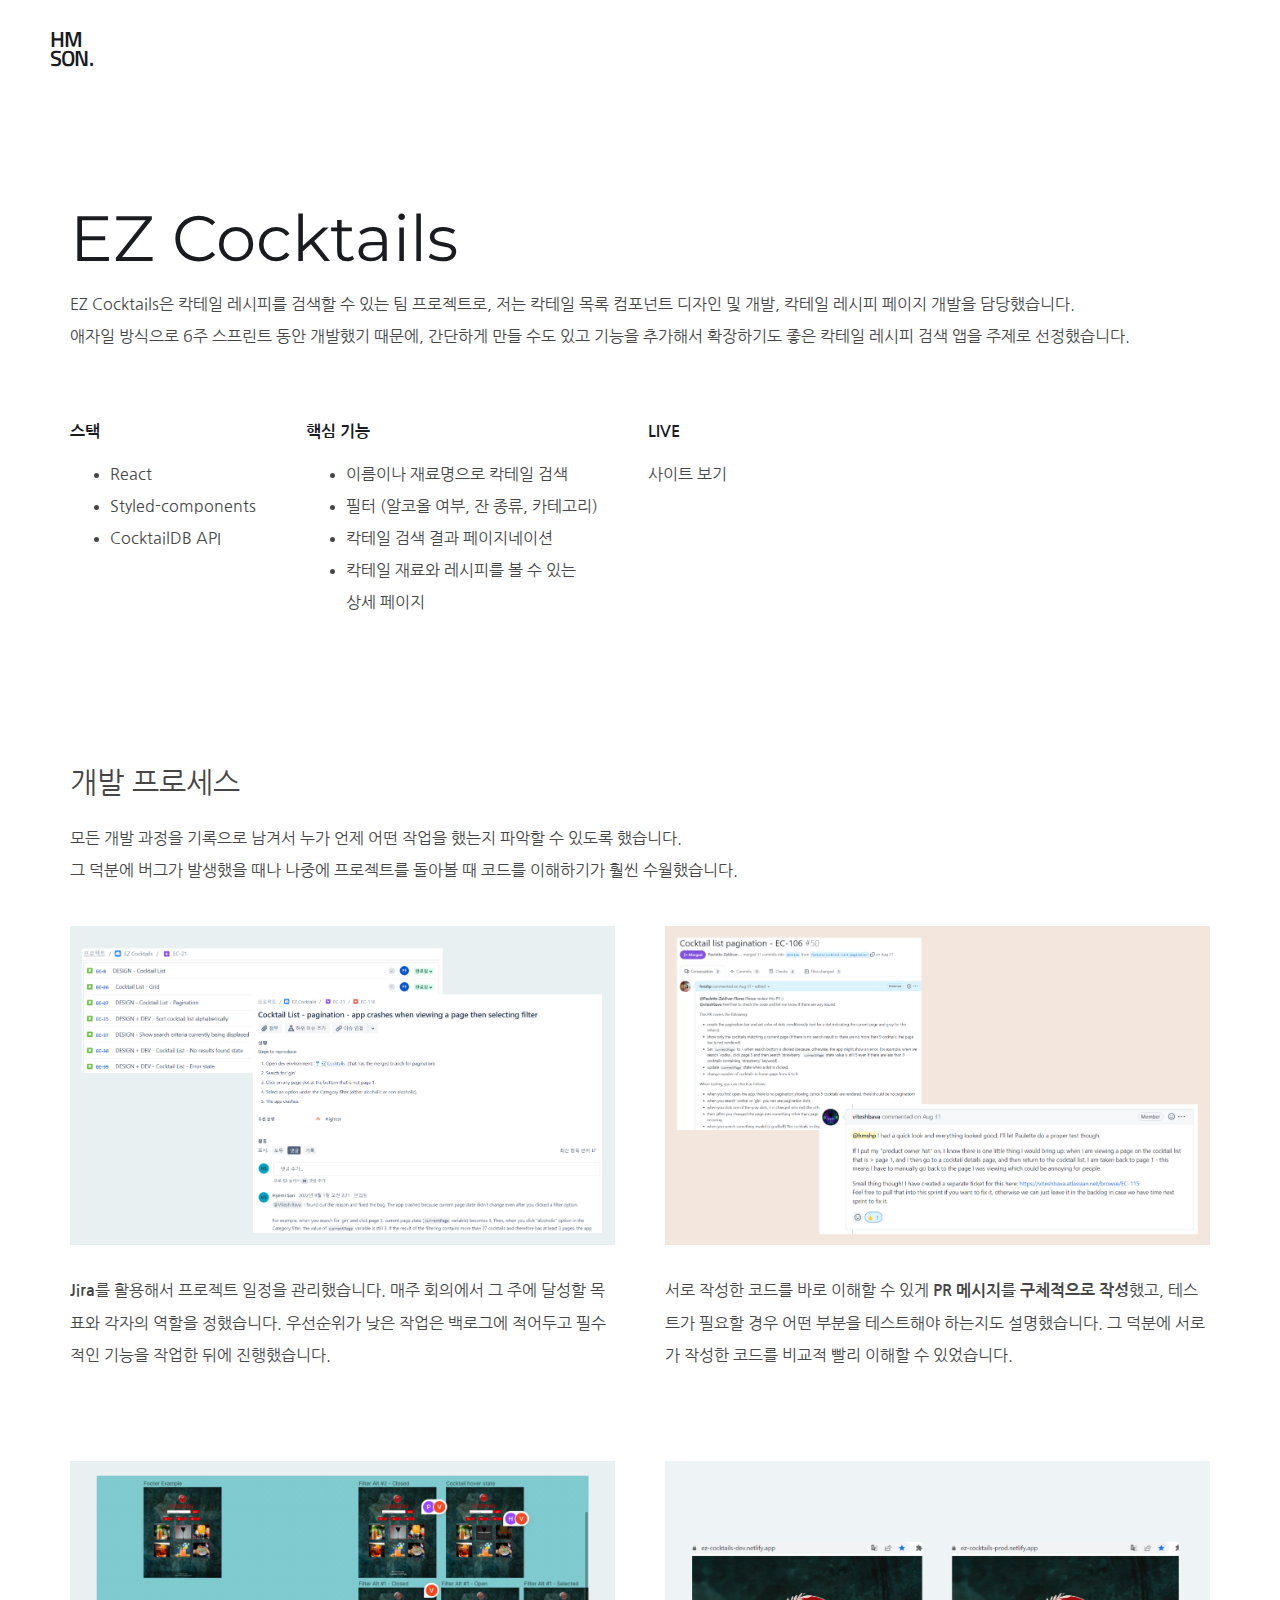
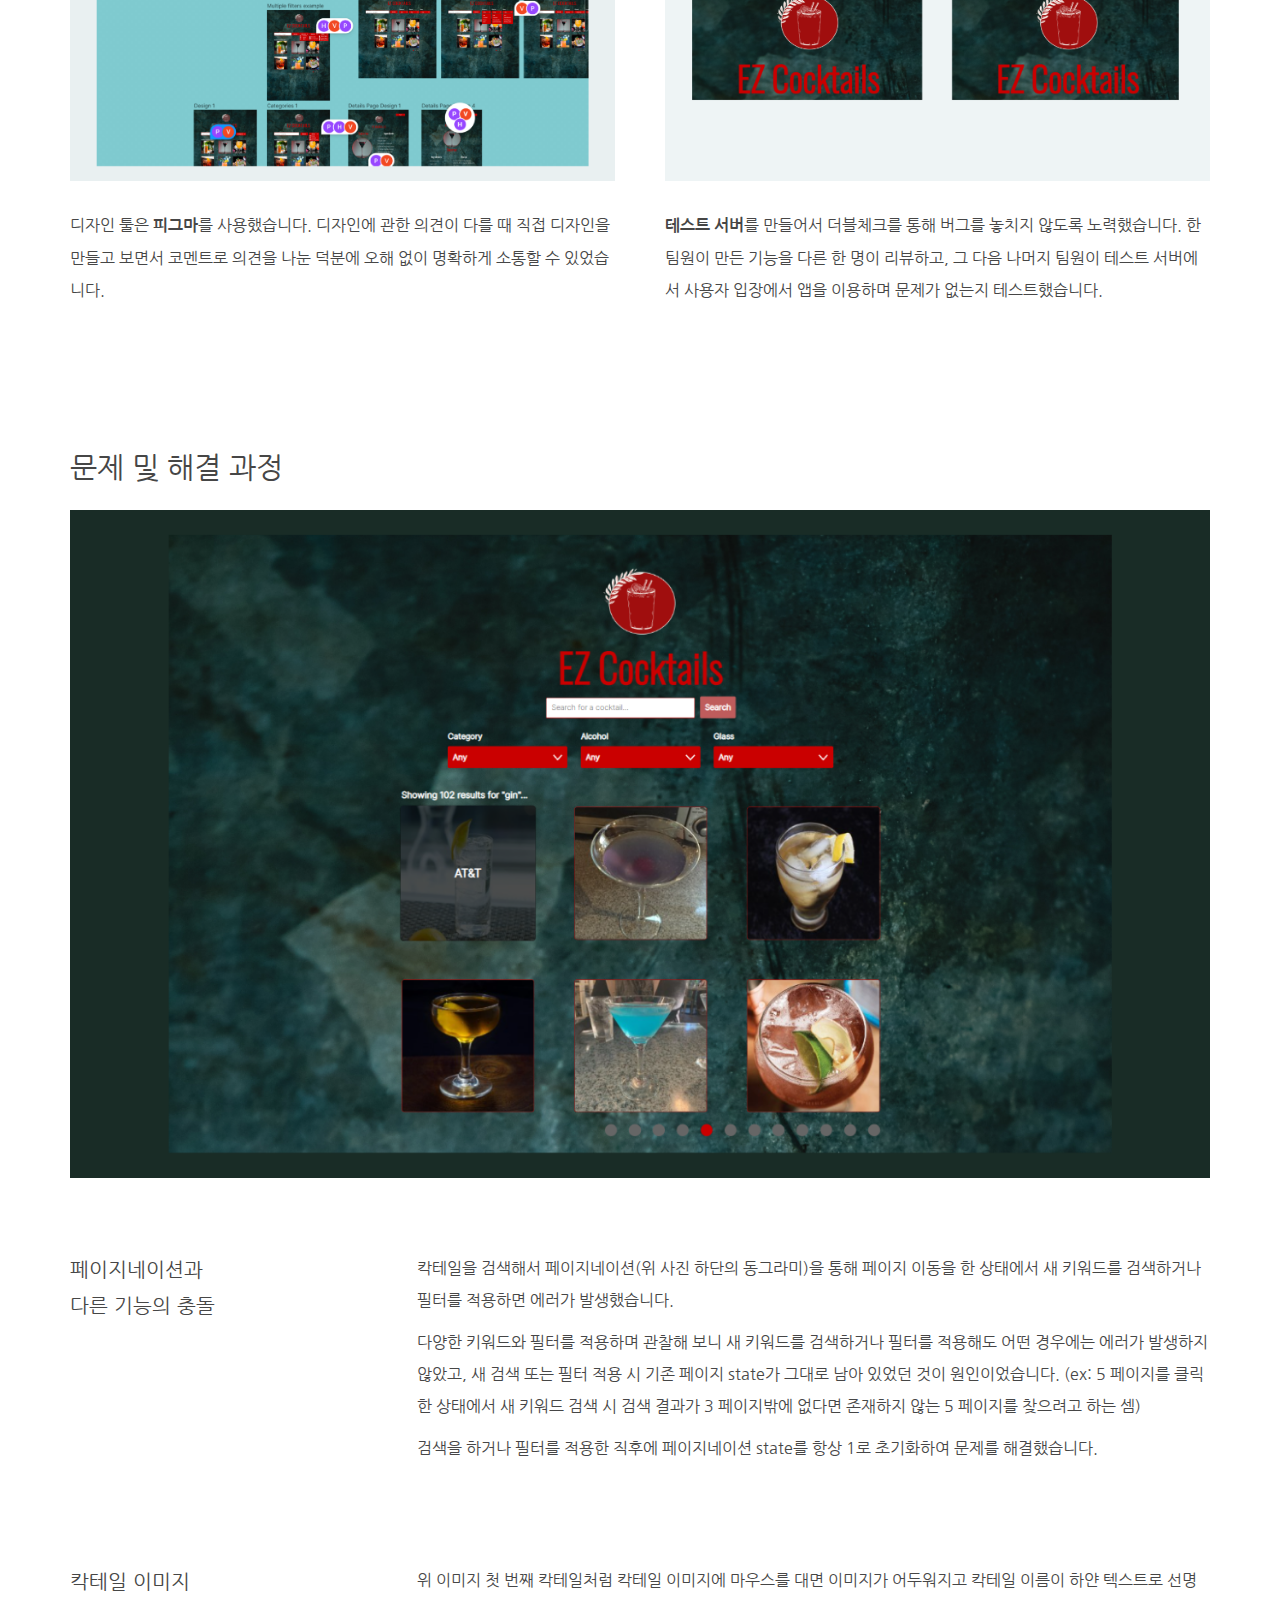
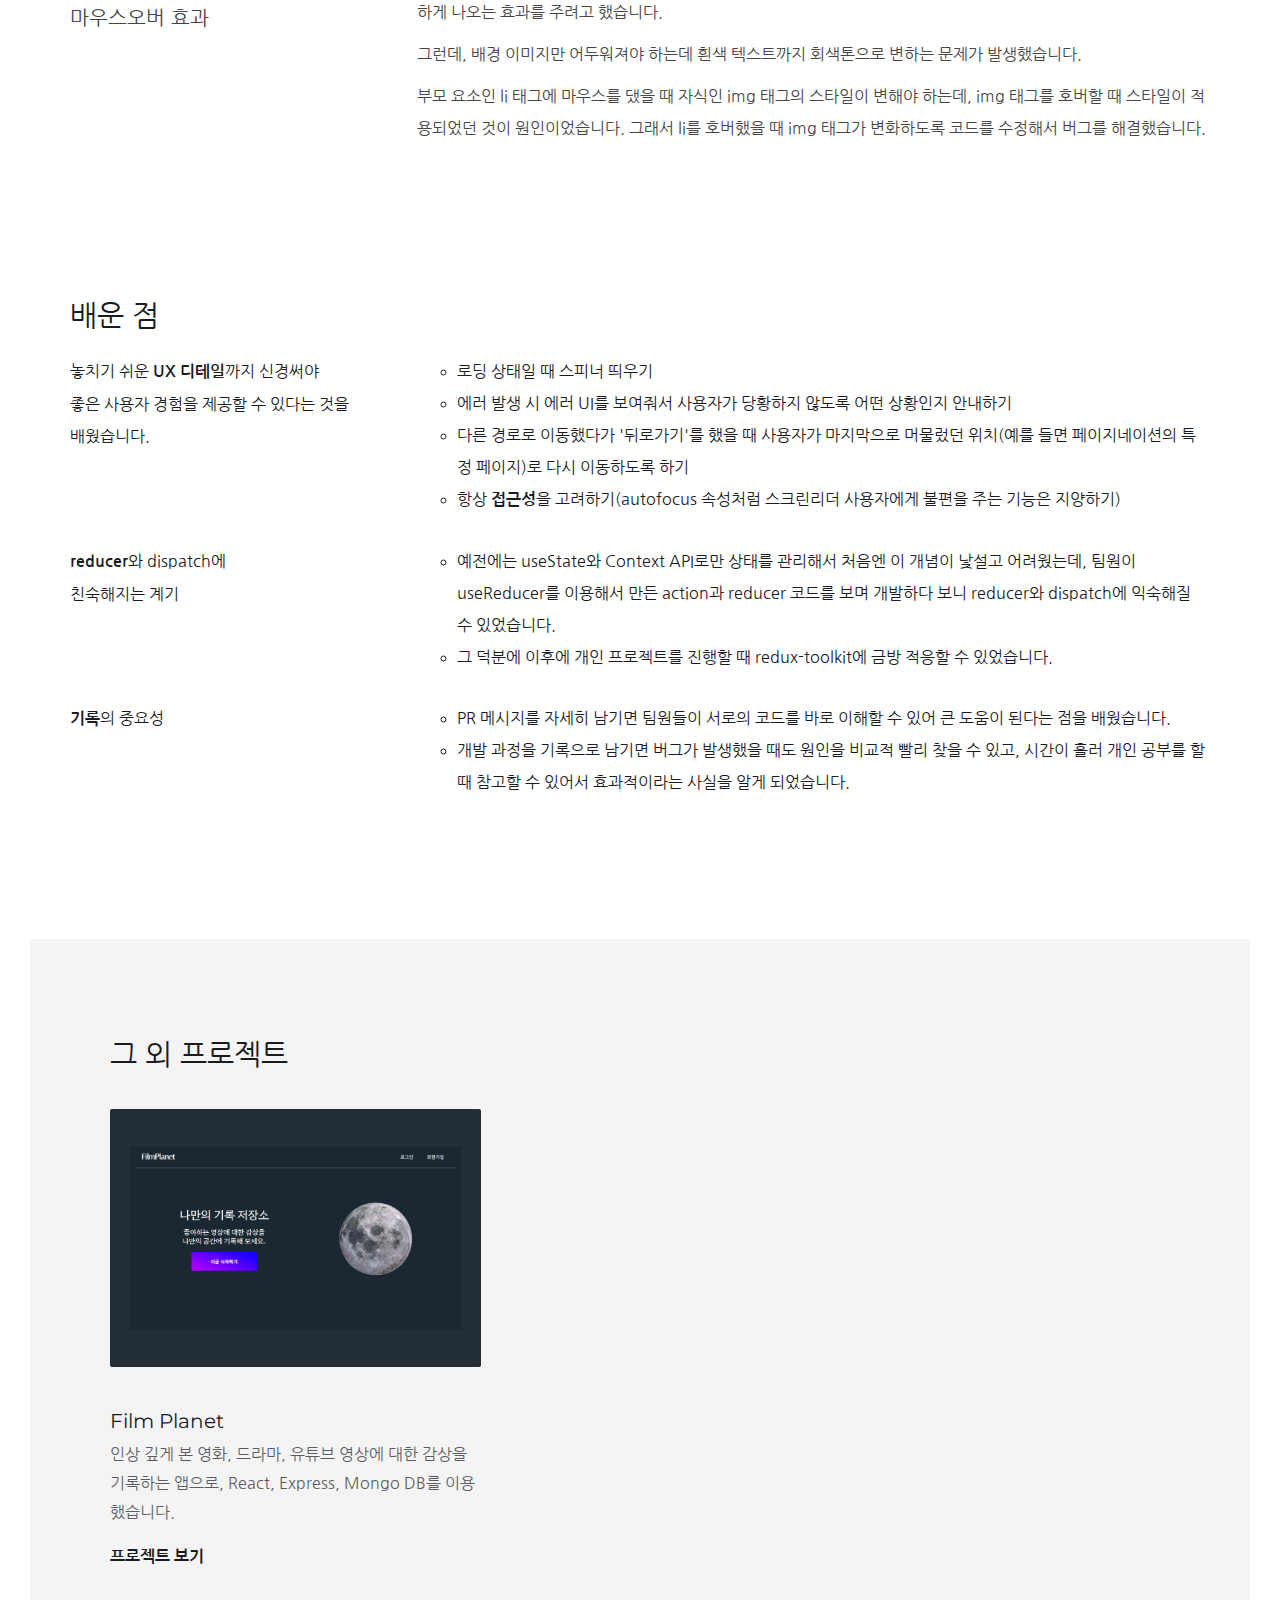
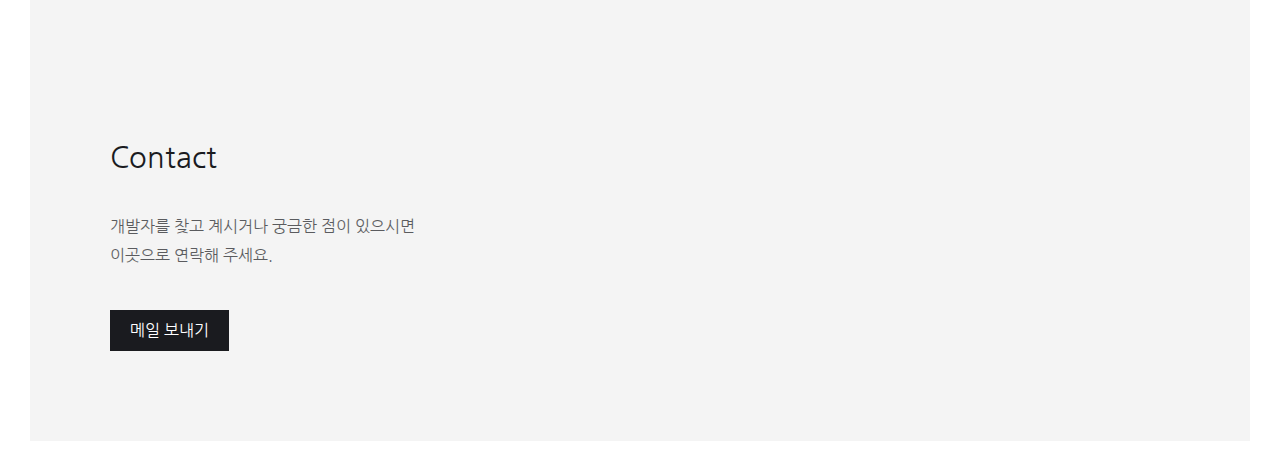
==== commit 3ca1ecce: "css 파일, 이미지 경로 수정" ====
--- a/ez-cocktails.html
+++ b/ez-cocktails.html
@@ -8,7 +8,7 @@
   <link rel="preconnect" href="https://fonts.googleapis.com"><link rel="preconnect" href="https://fonts.gstatic.com" crossorigin><link href="https://fonts.googleapis.com/css2?family=Montserrat:wght@400;600&family=Nanum+Gothic:wght@400;700&family=Titillium+Web:wght@600&display=swap" rel="stylesheet">
 
   <link rel="icon" href="./images/favicon.ico" />
-  <link rel="stylesheet" href="/style.css">
+  <link rel="stylesheet" href="style.css">
   <title>portfolio - EZ Cocktails</title>
 </head>
 <body>
--- a/style.css
+++ b/style.css
@@ -325,6 +325,16 @@
   color: rgb(70, 70, 70);
 }
 
+.website-live-link {
+  text-decoration: none;
+  color: inherit;
+}
+
+.website-live-link:hover {
+  text-decoration: underline;
+  text-underline-offset: 4px;
+}
+
 /* project 개발 프로세스 */
 
 .ez-cocktails-process {
